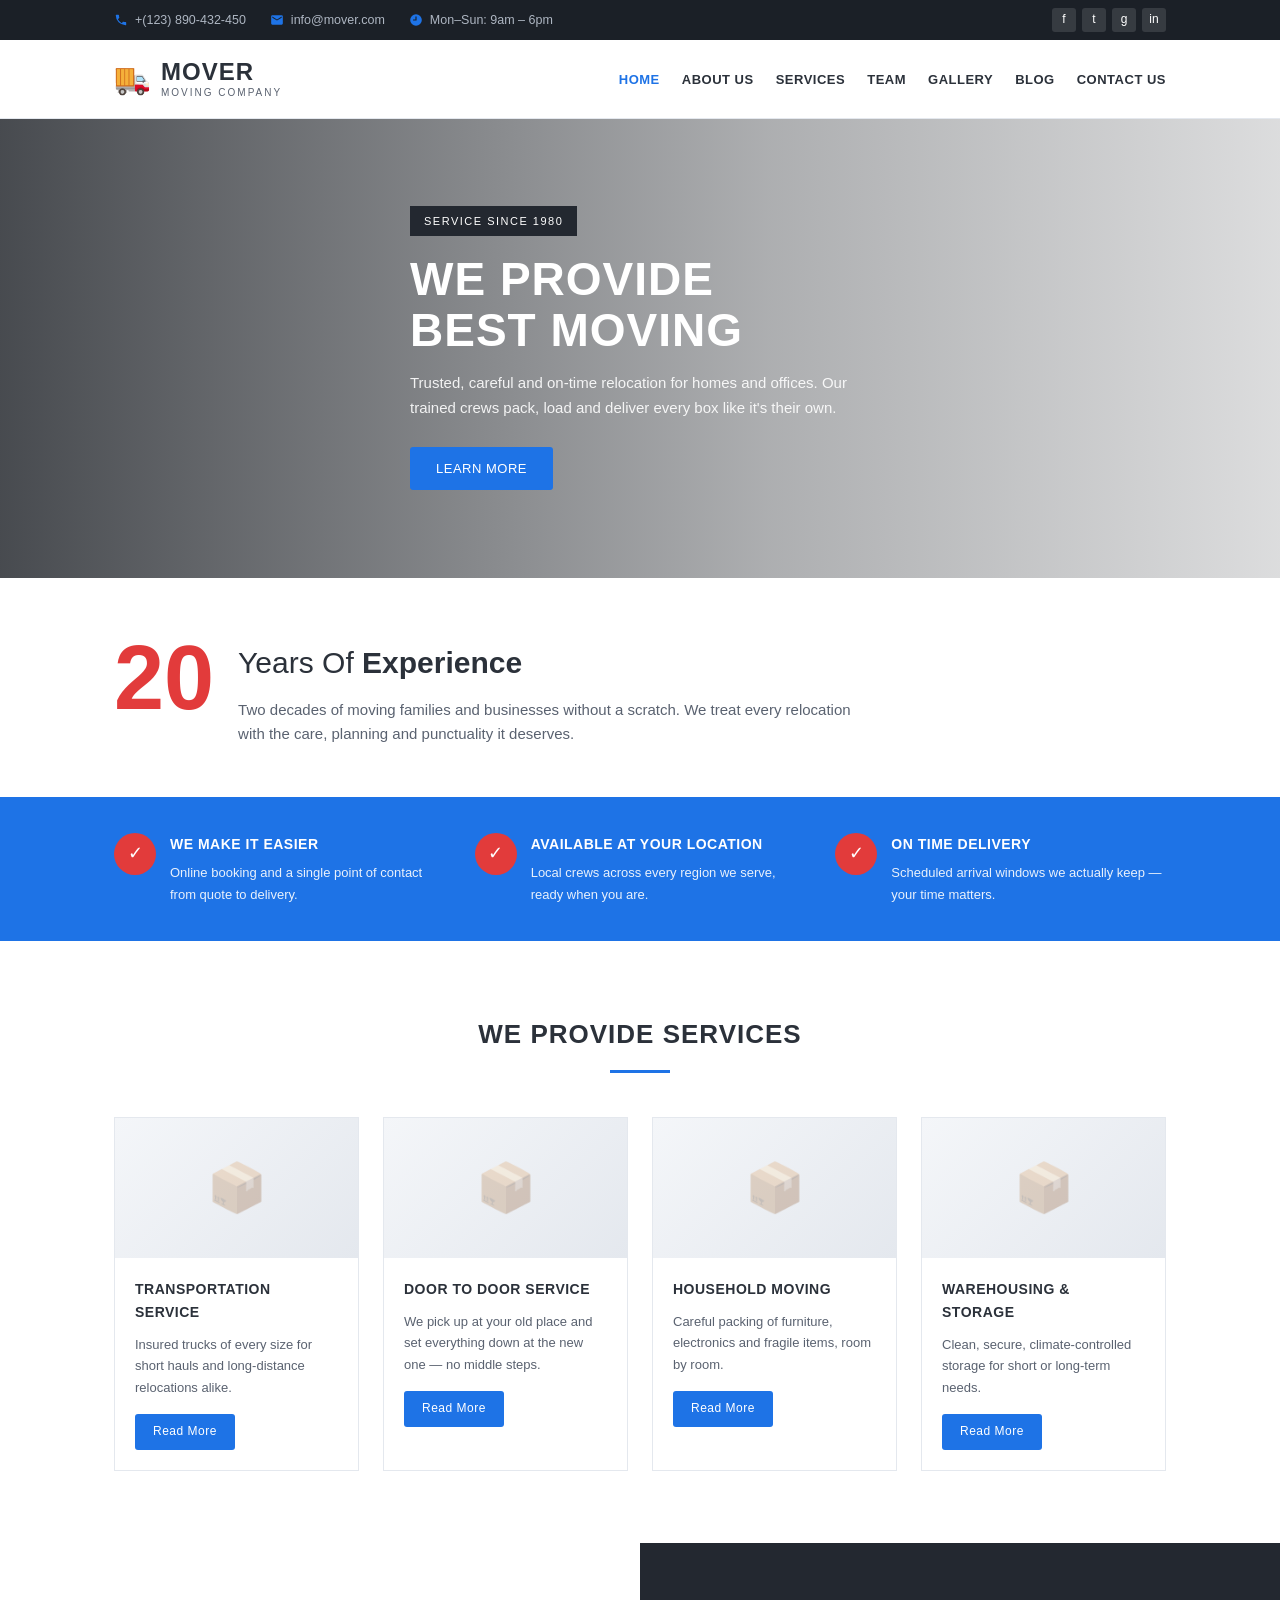
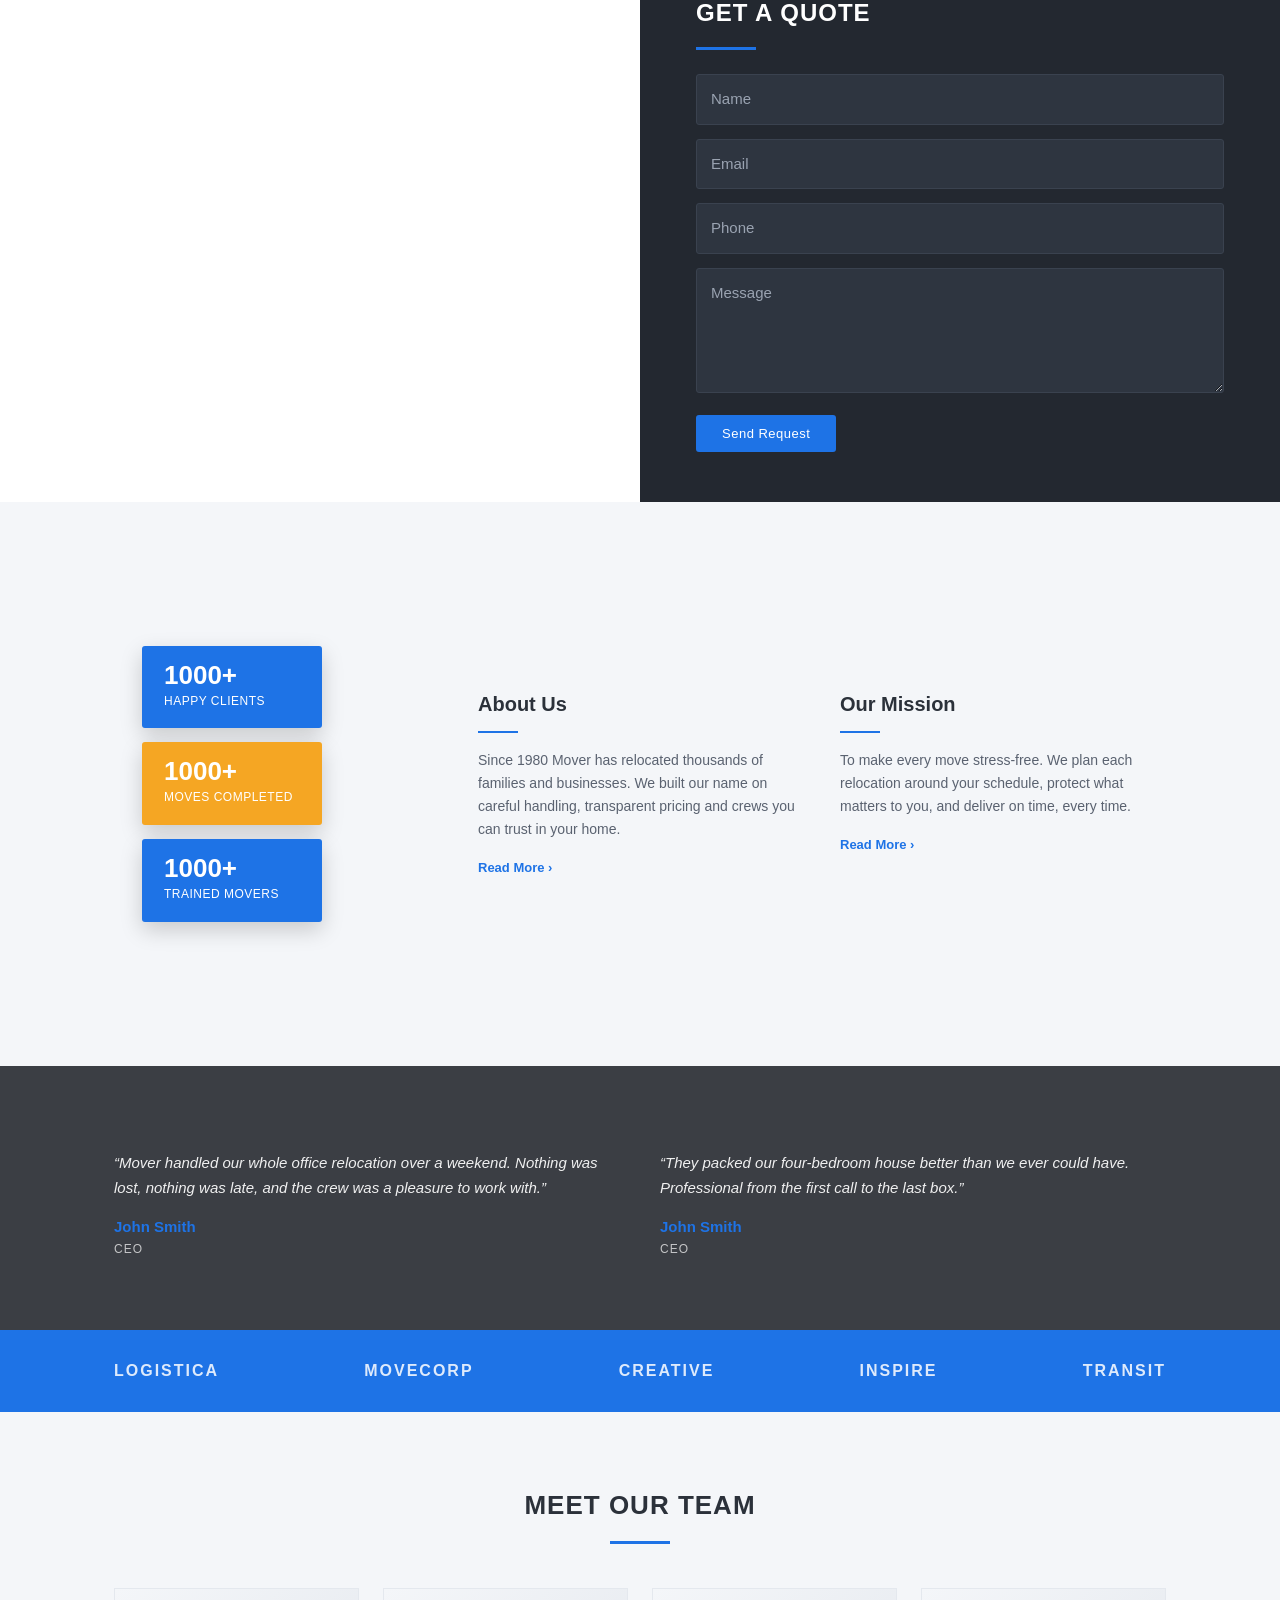
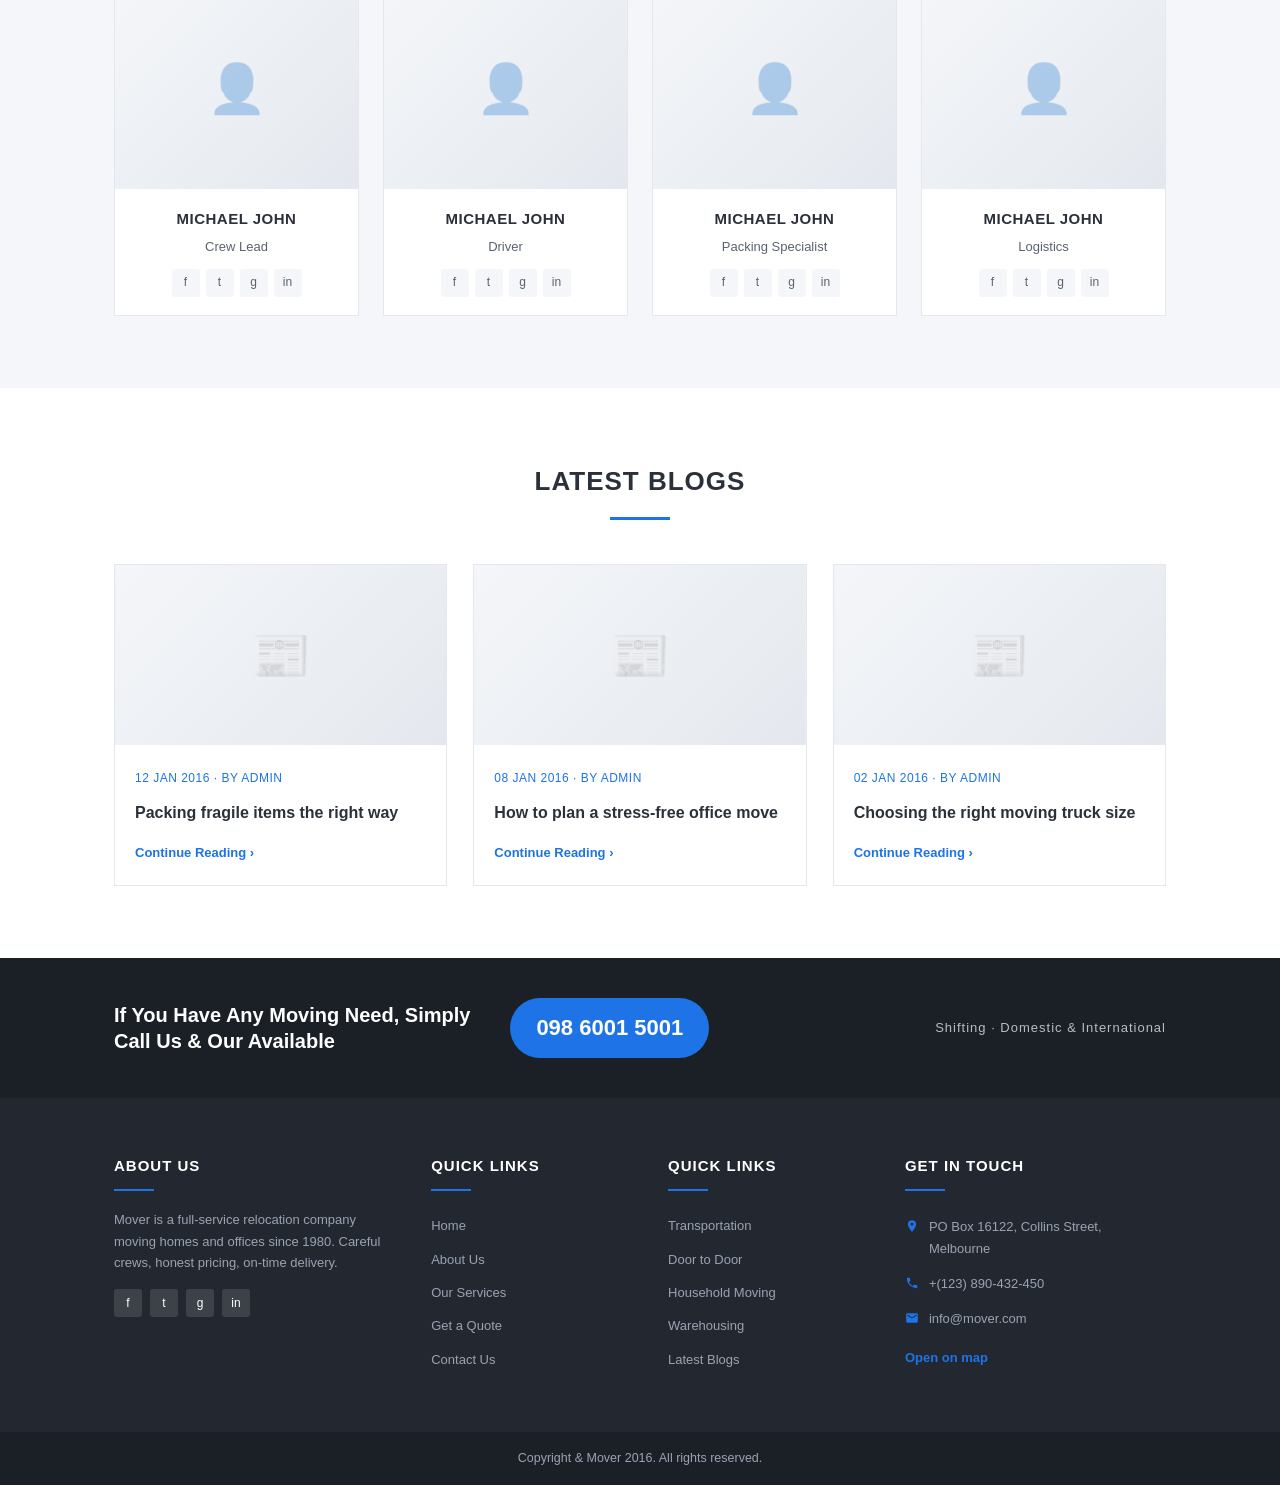
==== landing/pages/move_service/index.html @ b492442f "Initial commit: claude-code sandbox Sandbox container for learning/experimental Claude projects. Eac" ====
<!DOCTYPE html>
<html lang="en">
<head>
    <meta charset="UTF-8"/>
    <meta name="viewport" content="width=device-width, initial-scale=1.0"/>
    <title>Mover — We Provide Best Moving | Service Since 1980</title>
    <meta name="description"
          content="Mover — professional moving company since 1980. Transportation, door-to-door, household moving and warehousing. Get a free quote today."/>
    <link rel="stylesheet" href="css/styles.css"/>
</head>
<body>

<!-- ===== Top bar ===== -->
<div class="topbar">
    <div class="container topbar-inner">
        <ul class="topbar-info" id="topbar-list"></ul>
        <div class="topbar-social" id="topsocial-list"></div>
    </div>
</div>

<!-- ===== Header ===== -->
<header class="site-header" id="top">
    <div class="container header-inner">
        <a href="#top" class="logo">
            <span class="logo-mark">&#128666;</span>
            <span class="logo-text">MOVER<small>moving company</small></span>
        </a>
        <button class="nav-toggle" aria-label="Menu" aria-expanded="false">
            <span></span><span></span><span></span>
        </button>
        <ul class="nav">
            <li><a href="#top" class="active">HOME</a></li>
            <li><a href="#about">ABOUT US</a></li>
            <li><a href="#services">SERVICES</a></li>
            <li><a href="#team">TEAM</a></li>
            <li><a href="#gallery">GALLERY</a></li>
            <li><a href="#blog">BLOG</a></li>
            <li><a href="#contact">CONTACT US</a></li>
        </ul>
    </div>
</header>

<!-- ===== Hero ===== -->
<section class="hero">
    <div class="hero-overlay"></div>
    <div class="container hero-content">
        <span class="hero-badge">SERVICE SINCE 1980</span>
        <h1>WE PROVIDE<br>BEST MOVING</h1>
        <p>Trusted, careful and on-time relocation for homes and offices. Our trained crews pack, load and deliver every
            box like it's their own.</p>
        <a href="#quote" class="btn btn-accent">LEARN MORE</a>
    </div>
</section>

<!-- ===== Experience band ===== -->
<section class="experience">
    <div class="container exp-grid">
        <div class="exp-intro">
            <span class="exp-number">20</span>
            <div class="exp-text">
                <h2>Years Of <strong>Experience</strong></h2>
                <p>Two decades of moving families and businesses without a scratch. We treat every relocation with the
                    care, planning and punctuality it deserves.</p>
            </div>
        </div>
    </div>
    <div class="exp-features">
        <div class="container exp-features-grid" id="expfeatures-list"></div>
    </div>
</section>

<!-- ===== Services ===== -->
<section class="services section" id="services">
    <div class="container">
        <h2 class="section-title">WE PROVIDE SERVICES</h2>
        <span class="title-rule"></span>
        <div class="services-grid" id="services-list"></div>
    </div>
</section>

<!-- ===== Get a quote ===== -->
<section class="quote" id="quote">
    <div class="quote-photo" aria-hidden="true"></div>
    <div class="quote-form-wrap">
        <div class="quote-form">
            <h2>GET A QUOTE</h2>
            <span class="title-rule light"></span>
            <form onsubmit="return false;">
                <input type="text" id="quote-name" name="name" autocomplete="name" placeholder="Name" aria-label="Name"/>
                <input type="email" id="quote-email" name="email" autocomplete="email" placeholder="Email" aria-label="Email"/>
                <input type="tel" id="quote-phone" name="phone" autocomplete="tel" placeholder="Phone" aria-label="Phone"/>
                <textarea id="quote-message" name="message" rows="4" placeholder="Message" aria-label="Message"></textarea>
                <button type="submit" class="btn btn-accent">Send Request</button>
            </form>
        </div>
    </div>
</section>

<!-- ===== About / Mission ===== -->
<section class="about section" id="about">
    <div class="container about-grid">
        <div class="about-photo" aria-hidden="true">
            <ul class="about-stats" id="stats-list"></ul>
        </div>
        <div class="about-cols" id="about-list"></div>
    </div>
</section>

<!-- ===== Testimonials ===== -->
<section class="testimonials">
    <div class="testimonials-overlay"></div>
    <div class="container testimonials-grid" id="testimonials-list"></div>
</section>

<!-- ===== Client logos ===== -->
<section class="clients">
    <div class="container clients-row" id="clients-list"></div>
</section>

<!-- ===== Team ===== -->
<section class="team section" id="team">
    <div class="container">
        <h2 class="section-title">MEET OUR TEAM</h2>
        <span class="title-rule"></span>
        <div class="team-grid" id="team-list"></div>
    </div>
</section>

<!-- ===== Blog ===== -->
<section class="blog section" id="blog">
    <div class="container">
        <h2 class="section-title">LATEST BLOGS</h2>
        <span class="title-rule"></span>
        <div class="blog-grid" id="blog-list"></div>
    </div>
</section>

<!-- ===== CTA band ===== -->
<section class="cta-band" id="gallery">
    <div class="container cta-inner">
        <p class="cta-text">If You Have Any Moving Need, Simply<br>Call Us &amp; Our Available</p>
        <p class="cta-phone"><span>098 6001 5001</span></p>
        <span class="cta-tag">Shifting &middot; Domestic &amp; International</span>
    </div>
</section>

<!-- ===== Footer ===== -->
<footer class="footer" id="contact">
    <div class="container footer-grid">
        <div class="footer-col">
            <h3>ABOUT US</h3>
            <span class="title-rule small"></span>
            <p>Mover is a full-service relocation company moving homes and offices since 1980. Careful crews, honest
                pricing, on-time delivery.</p>
            <div class="footer-social" id="footsocial-list"></div>
        </div>
        <div class="footer-col">
            <h3>QUICK LINKS</h3>
            <span class="title-rule small"></span>
            <ul class="footer-links" id="footlinks1-list"></ul>
        </div>
        <div class="footer-col">
            <h3>QUICK LINKS</h3>
            <span class="title-rule small"></span>
            <ul class="footer-links" id="footlinks2-list"></ul>
        </div>
        <div class="footer-col">
            <h3>GET IN TOUCH</h3>
            <span class="title-rule small"></span>
            <ul class="footer-contact" id="footcontact-list"></ul>
            <a class="map-link" target="_blank" rel="noopener"
               href="https://www.openstreetmap.org/search?query=PO%20Box%2016122%20Collins%20Street">Open on map</a>
        </div>
    </div>
    <div class="footer-bottom">
        <div class="container">Copyright &amp; Mover 2016. All rights reserved.</div>
    </div>
</footer>

<script src="js/data.js" defer></script>
<script src="js/main.js" defer></script>
</body>
</html>
---- landing/pages/move_service/css/styles.css ----
/* ===== Mover — palette & layout from the reference ===== */
:root {
  --color-accent: #1e73e6;          /* primary blue */
  --color-accent-dark: #1660c4;
  --color-red: #e23b3b;             /* "20" + circular icons */
  --color-yellow: #f5a623;
  --color-text: #5a6270;
  --color-heading: #2b313a;
  --color-bg: #ffffff;
  --color-band: #f4f6f9;
  --color-line: #e4e8ee;
  --color-dark: #232830;
  --color-darker: #1b2027;
  --font: "Segoe UI", Roboto, "Helvetica Neue", Arial, sans-serif;
  --maxw: 1100px;
}

* { box-sizing: border-box; }
html { scroll-behavior: smooth; }
body {
  margin: 0;
  font-family: var(--font);
  color: var(--color-text);
  background: var(--color-bg);
  line-height: 1.65;
  font-size: 15px;
}
a { color: inherit; text-decoration: none; }
img { max-width: 100%; display: block; }

.container { max-width: var(--maxw); margin: 0 auto; padding: 0 24px; }

/* ===== Shared bits ===== */
.section { padding: 72px 0; }
.section-title {
  text-align: center;
  font-size: 26px;
  font-weight: 700;
  letter-spacing: 1px;
  text-transform: uppercase;
  color: var(--color-heading);
  margin: 0 auto 14px;
}
.title-rule {
  display: block;
  width: 60px;
  height: 3px;
  background: var(--color-accent);
  margin: 0 auto 44px;
}
.title-rule.light { background: var(--color-accent); margin: 14px 0 24px; }
.title-rule.small { width: 40px; height: 2px; margin: 10px 0 18px; }
.title-rule.small.left { margin: 10px 0 16px; }

.btn {
  display: inline-block;
  padding: 11px 26px;
  font-size: 13px;
  letter-spacing: .5px;
  border-radius: 3px;
  border: 0;
  cursor: pointer;
  transition: background .2s;
}
.btn-accent { background: var(--color-accent); color: #fff; }
.btn-accent:hover { background: var(--color-accent-dark); }
.btn-sm { padding: 8px 18px; font-size: 12px; }

.social-link {
  width: 28px; height: 28px;
  border-radius: 3px;
  display: inline-flex; align-items: center; justify-content: center;
  background: rgba(255,255,255,.12);
  color: #fff; font-size: 12px;
  transition: background .2s;
}
.social-link:hover { background: var(--color-accent); }

/* ===== Top bar ===== */
.topbar { background: var(--color-darker); color: #aeb6c2; font-size: 12.5px; }
.topbar-inner { display: flex; align-items: center; justify-content: space-between; min-height: 40px; }
.topbar-info { list-style: none; display: flex; gap: 24px; margin: 0; padding: 0; flex-wrap: wrap; }
.topbar-info li { display: flex; align-items: center; gap: 7px; }
.ti-icon { color: var(--color-accent); display: inline-flex; }
.topbar-social { display: flex; gap: 6px; }
.topbar-social .social-link { width: 24px; height: 24px; }

/* ===== Header ===== */
.site-header { background: #fff; box-shadow: 0 1px 0 var(--color-line); position: sticky; top: 0; z-index: 50; }
.header-inner { display: flex; align-items: center; justify-content: space-between; min-height: 78px; }
.logo { display: flex; align-items: center; gap: 10px; }
.logo-mark { font-size: 30px; color: var(--color-accent); transform: scaleX(-1); }
.logo-text { display: flex; flex-direction: column; font-weight: 800; font-size: 24px; letter-spacing: 1px; color: var(--color-heading); line-height: 1; }
.logo-text small { font-size: 10px; font-weight: 400; letter-spacing: 2px; color: var(--color-text); text-transform: uppercase; margin-top: 4px; }

.nav { list-style: none; display: flex; align-items: center; gap: 22px; margin: 0; padding: 0; }
.nav > li > a { font-size: 13px; font-weight: 600; letter-spacing: .5px; text-transform: uppercase; color: var(--color-heading); transition: color .2s; }
.nav > li > a:hover, .nav > li > a.active { color: var(--color-accent); }

.nav-toggle { display: none; flex-direction: column; gap: 5px; background: none; border: 0; cursor: pointer; padding: 6px; }
.nav-toggle span { width: 24px; height: 2px; background: var(--color-heading); display: block; }

/* ===== Hero ===== */
.hero {
  position: relative;
  min-height: 460px;
  display: flex;
  align-items: center;
  color: #fff;
  background:
    linear-gradient(90deg, rgba(20,24,30,.78) 0%, rgba(20,24,30,.35) 60%, rgba(20,24,30,.15) 100%),
    url("../img/hero.jpg") center/cover no-repeat;
}
.hero-content { position: relative; z-index: 2; max-width: 560px; }
.hero-badge {
  display: inline-block;
  background: var(--color-dark);
  color: #fff;
  font-size: 11px;
  letter-spacing: 1.5px;
  text-transform: uppercase;
  padding: 6px 14px;
  margin-bottom: 18px;
}
.hero h1 { font-size: 46px; font-weight: 800; line-height: 1.1; letter-spacing: 1px; text-transform: uppercase; margin: 0 0 16px; }
.hero p { font-size: 15px; opacity: .9; margin: 0 0 26px; max-width: 460px; }

/* ===== Experience band ===== */
.experience { padding-top: 60px; }
.exp-grid { padding-bottom: 50px; }
.exp-intro { display: flex; align-items: flex-start; gap: 24px; max-width: 760px; }
.exp-number { font-size: 90px; font-weight: 800; color: var(--color-red); line-height: .9; }
.exp-text h2 { font-size: 30px; font-weight: 400; color: var(--color-heading); margin: 0 0 10px; }
.exp-text h2 strong { font-weight: 800; }
.exp-text p { margin: 0; }

.exp-features { background: var(--color-accent); color: #fff; }
.exp-features-grid { display: grid; grid-template-columns: repeat(3, 1fr); gap: 30px; padding: 36px 24px; }
.exp-feature { display: flex; gap: 14px; }
.exp-feature-icon {
  flex: none;
  width: 42px; height: 42px;
  border-radius: 50%;
  background: var(--color-red);
  color: #fff;
  display: inline-flex; align-items: center; justify-content: center;
  font-size: 18px;
}
.exp-feature h4 { margin: 0 0 6px; font-size: 14px; letter-spacing: .5px; text-transform: uppercase; }
.exp-feature p { margin: 0; font-size: 13px; opacity: .9; }

/* ===== Services ===== */
.services { background: var(--color-bg); }
.services-grid { display: grid; grid-template-columns: repeat(4, 1fr); gap: 24px; }
.service-card { border: 1px solid var(--color-line); background: #fff; }
/* Placeholders shown while img/*.jpg are absent. main.js applies the real
   background-image only after the file loads (data-bg + preload), so the glyph
   never sits on top of a loaded photo. */
.service-img, .member-img, .post-img { display: flex; align-items: center; justify-content: center; }
.service-img::before, .member-img::before, .post-img::before { font-size: 48px; opacity: 0.3; }
.service-img.has-img::before, .member-img.has-img::before, .post-img.has-img::before { content: none; }
.service-img::before { content: "\1F4E6"; } /* 📦 */
.member-img::before { content: "\1F464"; }  /* 👤 */
.post-img::before { content: "\1F4F0"; }    /* 📰 */
.service-img { height: 140px; background-size: cover; background-position: center; background-color: var(--color-band); background-image: linear-gradient(135deg, var(--color-band) 0%, var(--color-line) 100%); }
.service-body { padding: 20px; }
.service-body h3 { margin: 0 0 10px; font-size: 14px; letter-spacing: .5px; text-transform: uppercase; color: var(--color-heading); }
.service-body p { margin: 0 0 16px; font-size: 13px; }

/* ===== Get a quote ===== */
.quote { display: grid; grid-template-columns: 1fr 1fr; }
.quote-photo { background: url("../img/quote.jpg") center/cover no-repeat; min-height: 420px; }
.quote-form-wrap { background: var(--color-dark); display: flex; align-items: center; }
.quote-form { padding: 50px 56px; width: 100%; color: #fff; }
.quote-form h2 { margin: 0; font-size: 24px; letter-spacing: 1px; text-transform: uppercase; }
.quote-form input, .quote-form textarea {
  width: 100%;
  background: #2e3540;
  border: 1px solid #3a424f;
  color: #fff;
  padding: 12px 14px;
  margin-bottom: 14px;
  font: inherit;
  border-radius: 3px;
}
.quote-form input::placeholder, .quote-form textarea::placeholder { color: #9aa3b1; }
.quote-form textarea { resize: vertical; }

/* ===== About / Mission ===== */
.about { background: var(--color-band); }
.about-grid { display: grid; grid-template-columns: 320px 1fr; gap: 44px; align-items: center; }
.about-photo {
  position: relative;
  min-height: 420px;
  background: url("../img/about.jpg") center/cover no-repeat;
  display: flex; align-items: center;
}
.about-stats { list-style: none; margin: 0; padding: 0; display: flex; flex-direction: column; gap: 14px; transform: translateX(28px); }
.stat { color: #fff; padding: 16px 22px; min-width: 180px; border-radius: 3px; box-shadow: 0 8px 22px rgba(0,0,0,.18); }
.stat-blue { background: var(--color-accent); }
.stat-yellow { background: var(--color-yellow); }
.stat-number { display: block; font-size: 26px; font-weight: 800; line-height: 1; }
.stat-label { font-size: 12px; text-transform: uppercase; letter-spacing: .5px; }
.about-cols { display: grid; grid-template-columns: 1fr 1fr; gap: 36px; }
.about-col h3 { margin: 0; font-size: 20px; color: var(--color-heading); }
.about-col p { margin: 0 0 14px; font-size: 14px; }
.about-more { color: var(--color-accent); font-weight: 600; font-size: 13px; }

/* ===== Testimonials ===== */
.testimonials { position: relative; padding: 70px 0; color: #fff; background: url("../img/testimonials.jpg") center/cover no-repeat fixed; }
.testimonials-overlay { position: absolute; inset: 0; background: rgba(25,29,36,.85); }
.testimonials-grid { position: relative; z-index: 2; display: grid; grid-template-columns: 1fr 1fr; gap: 40px; }
.testimonial { margin: 0; }
.testimonial p { font-style: italic; font-size: 15px; opacity: .92; }
.testimonial footer { display: flex; flex-direction: column; margin-top: 12px; }
.t-author { font-weight: 700; color: var(--color-accent); }
.t-role { font-size: 12px; text-transform: uppercase; letter-spacing: 1px; opacity: .7; }

/* ===== Clients ===== */
.clients { background: var(--color-accent); }
.clients-row { display: flex; align-items: center; justify-content: space-between; flex-wrap: wrap; gap: 24px; padding: 28px 24px; }
.client { color: rgba(255,255,255,.85); font-weight: 700; letter-spacing: 2px; font-size: 16px; }

/* ===== Team ===== */
.team { background: var(--color-band); }
.team-grid { display: grid; grid-template-columns: repeat(4, 1fr); gap: 24px; }
.member { background: #fff; border: 1px solid var(--color-line); text-align: center; }
.member-img { height: 200px; background-size: cover; background-position: center top; background-color: var(--color-line); background-image: linear-gradient(135deg, var(--color-band) 0%, var(--color-line) 100%); }
.member-body { padding: 18px; }
.member-body h3 { margin: 0; font-size: 15px; color: var(--color-heading); text-transform: uppercase; letter-spacing: .5px; }
.member-body p { margin: 4px 0 12px; font-size: 13px; }
.member-social { display: flex; justify-content: center; gap: 6px; }
.member-social .social-link { background: var(--color-band); color: var(--color-text); }
.member-social .social-link:hover { background: var(--color-accent); color: #fff; }

/* ===== Blog ===== */
.blog { background: var(--color-bg); }
.blog-grid { display: grid; grid-template-columns: repeat(3, 1fr); gap: 26px; }
.post { border: 1px solid var(--color-line); background: #fff; }
.post-img { height: 180px; background-size: cover; background-position: center; background-color: var(--color-band); background-image: linear-gradient(135deg, var(--color-band) 0%, var(--color-line) 100%); }
.post-body { padding: 20px; }
.post-meta { font-size: 12px; color: var(--color-accent); text-transform: uppercase; letter-spacing: .5px; }
.post-body h3 { margin: 10px 0 14px; font-size: 16px; color: var(--color-heading); }
.post-more { color: var(--color-accent); font-weight: 600; font-size: 13px; }

/* ===== CTA band ===== */
.cta-band { background: var(--color-darker); color: #fff; padding: 40px 0; }
.cta-inner { display: flex; align-items: center; flex-wrap: wrap; gap: 18px 40px; }
.cta-text { margin: 0; font-size: 20px; font-weight: 600; line-height: 1.3; }
.cta-phone { margin: 0; }
.cta-phone span { display: inline-block; background: var(--color-accent); color: #fff; font-size: 22px; font-weight: 800; padding: 12px 26px; border-radius: 40px; }
.cta-tag { margin-left: auto; font-size: 13px; letter-spacing: 1px; opacity: .7; }

/* ===== Footer ===== */
.footer { background: var(--color-dark); color: #9aa3b1; }
.footer-grid { display: grid; grid-template-columns: 1.4fr 1fr 1fr 1.3fr; gap: 36px; padding: 56px 24px; }
.footer-col h3 { color: #fff; margin: 0; font-size: 15px; letter-spacing: 1px; text-transform: uppercase; }
.footer-col p { font-size: 13px; margin: 0 0 16px; }
.footer-social { display: flex; gap: 8px; }
.footer-links, .footer-contact { list-style: none; margin: 0; padding: 0; }
.footer-links li { padding: 6px 0; font-size: 13px; }
.footer-links a:hover { color: var(--color-accent); }
.footer-contact li { display: flex; gap: 10px; padding: 7px 0; font-size: 13px; }
.fc-icon { color: var(--color-accent); display: inline-flex; flex: none; margin-top: 3px; }
.map-link { display: inline-block; margin-top: 10px; color: var(--color-accent); font-size: 13px; font-weight: 600; }
.footer-bottom { background: var(--color-darker); text-align: center; padding: 16px 0; font-size: 12.5px; }

/* ===== Responsive ===== */
@media (max-width: 980px) {
  .services-grid, .team-grid { grid-template-columns: repeat(2, 1fr); }
  .exp-features-grid { grid-template-columns: 1fr; gap: 20px; }
  .about-grid { grid-template-columns: 1fr; }
  .about-stats { transform: none; flex-direction: row; flex-wrap: wrap; justify-content: center; }
  .quote { grid-template-columns: 1fr; }
  .quote-photo { min-height: 260px; }
  .blog-grid, .testimonials-grid { grid-template-columns: 1fr; gap: 26px; }
  .footer-grid { grid-template-columns: 1fr 1fr; }
}

@media (max-width: 720px) {
  .nav-toggle { display: flex; }
  .nav {
    position: absolute;
    top: 100%; left: 0; right: 0;
    flex-direction: column;
    align-items: stretch;
    gap: 0;
    background: #fff;
    box-shadow: 0 8px 16px rgba(0,0,0,.1);
    padding: 8px 24px;
    display: none;
  }
  .nav.open { display: flex; }
  .nav > li { border-bottom: 1px solid var(--color-line); }
  .nav > li > a { display: block; padding: 12px 0; }
  .topbar-inner { flex-direction: column; gap: 6px; padding: 8px 0; }
  .hero h1 { font-size: 32px; }
  .cta-tag { margin-left: 0; }
}

@media (max-width: 520px) {
  .services-grid, .team-grid, .footer-grid { grid-template-columns: 1fr; }
  .about-cols { grid-template-columns: 1fr; }
  .exp-intro { flex-direction: column; }
}
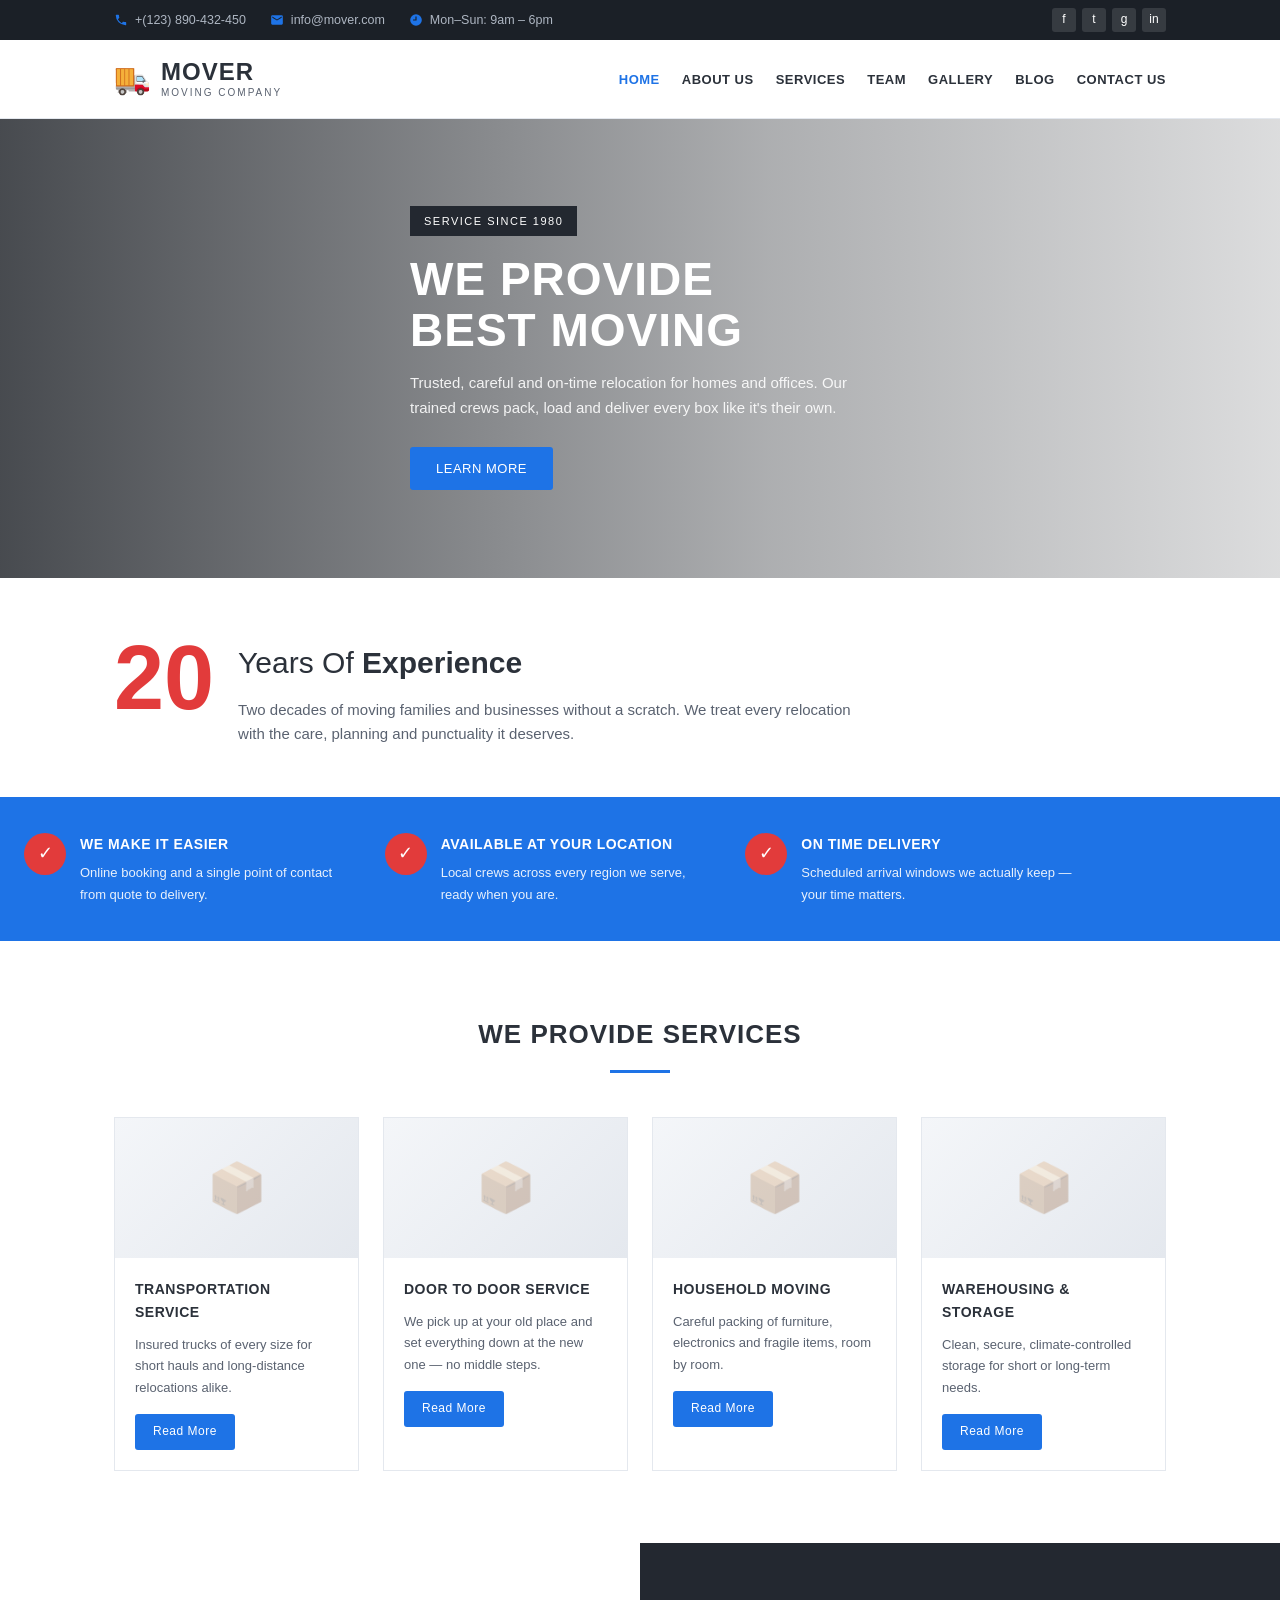
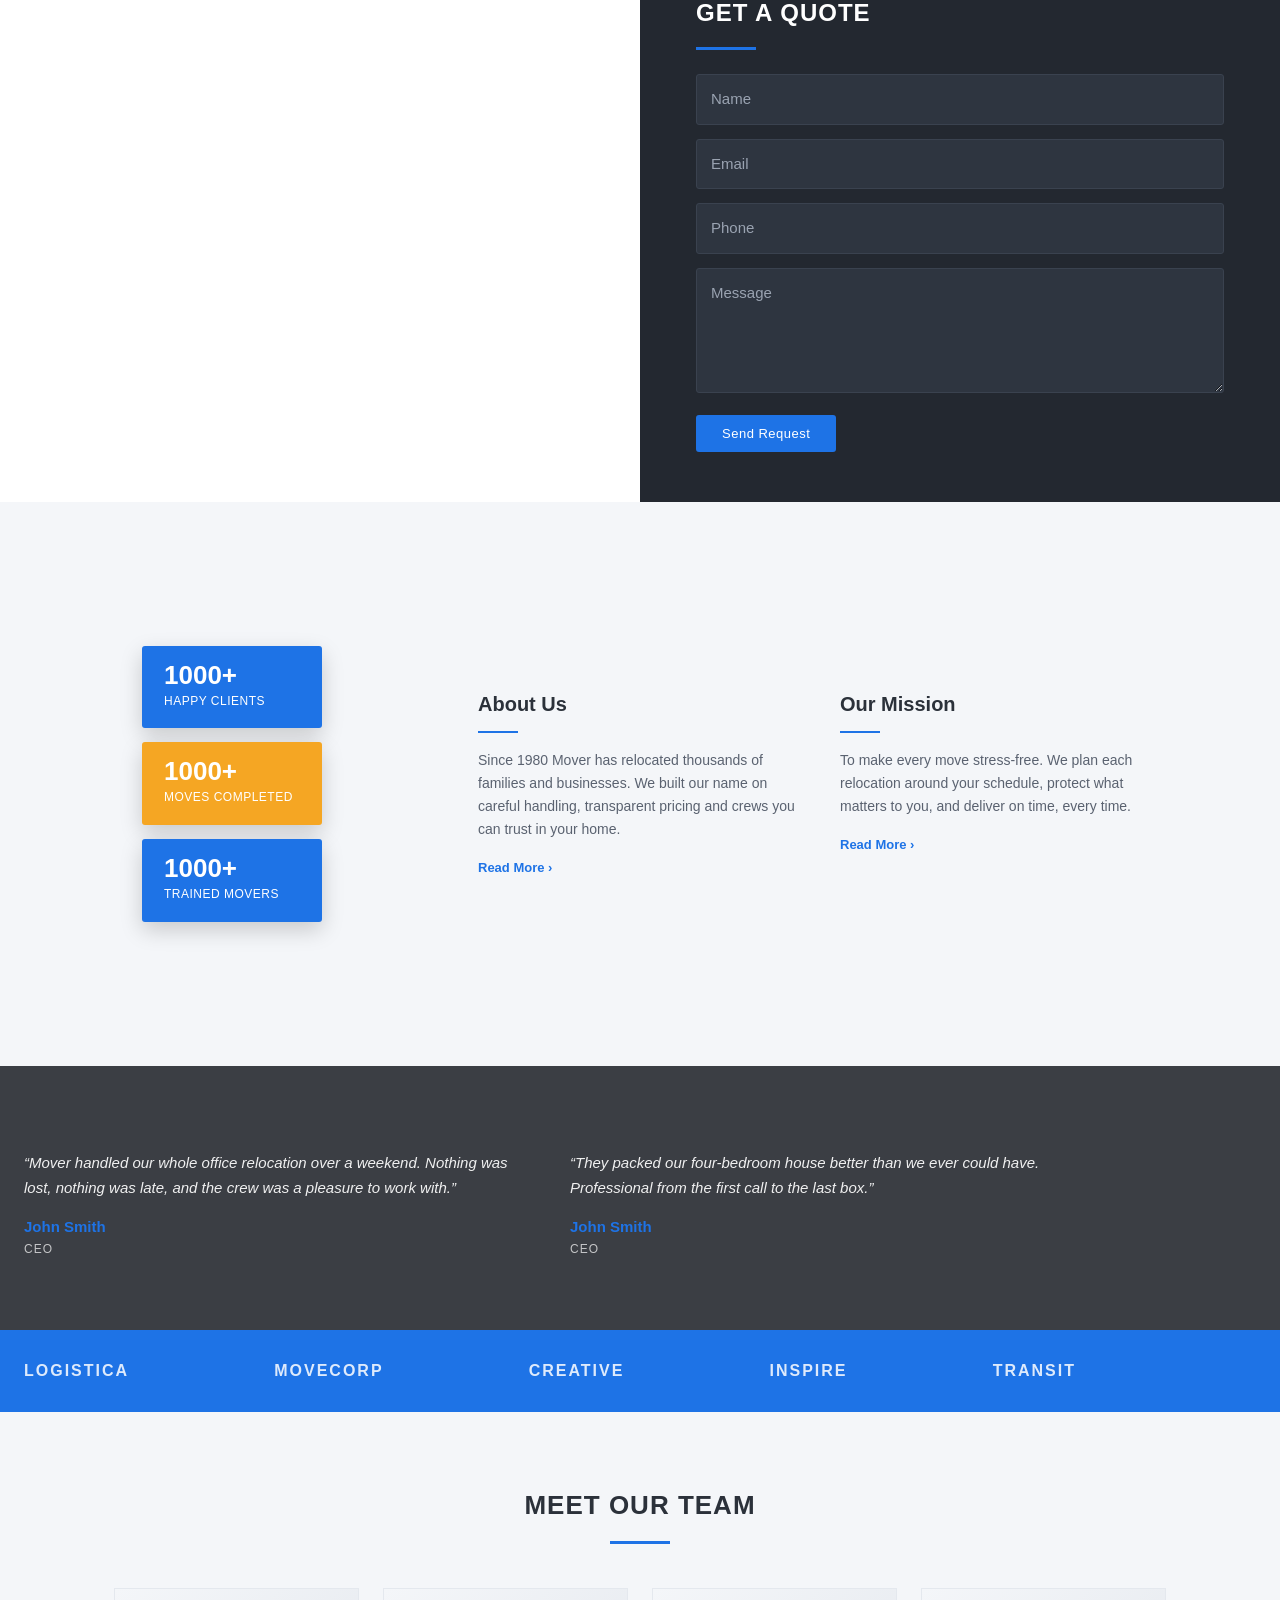
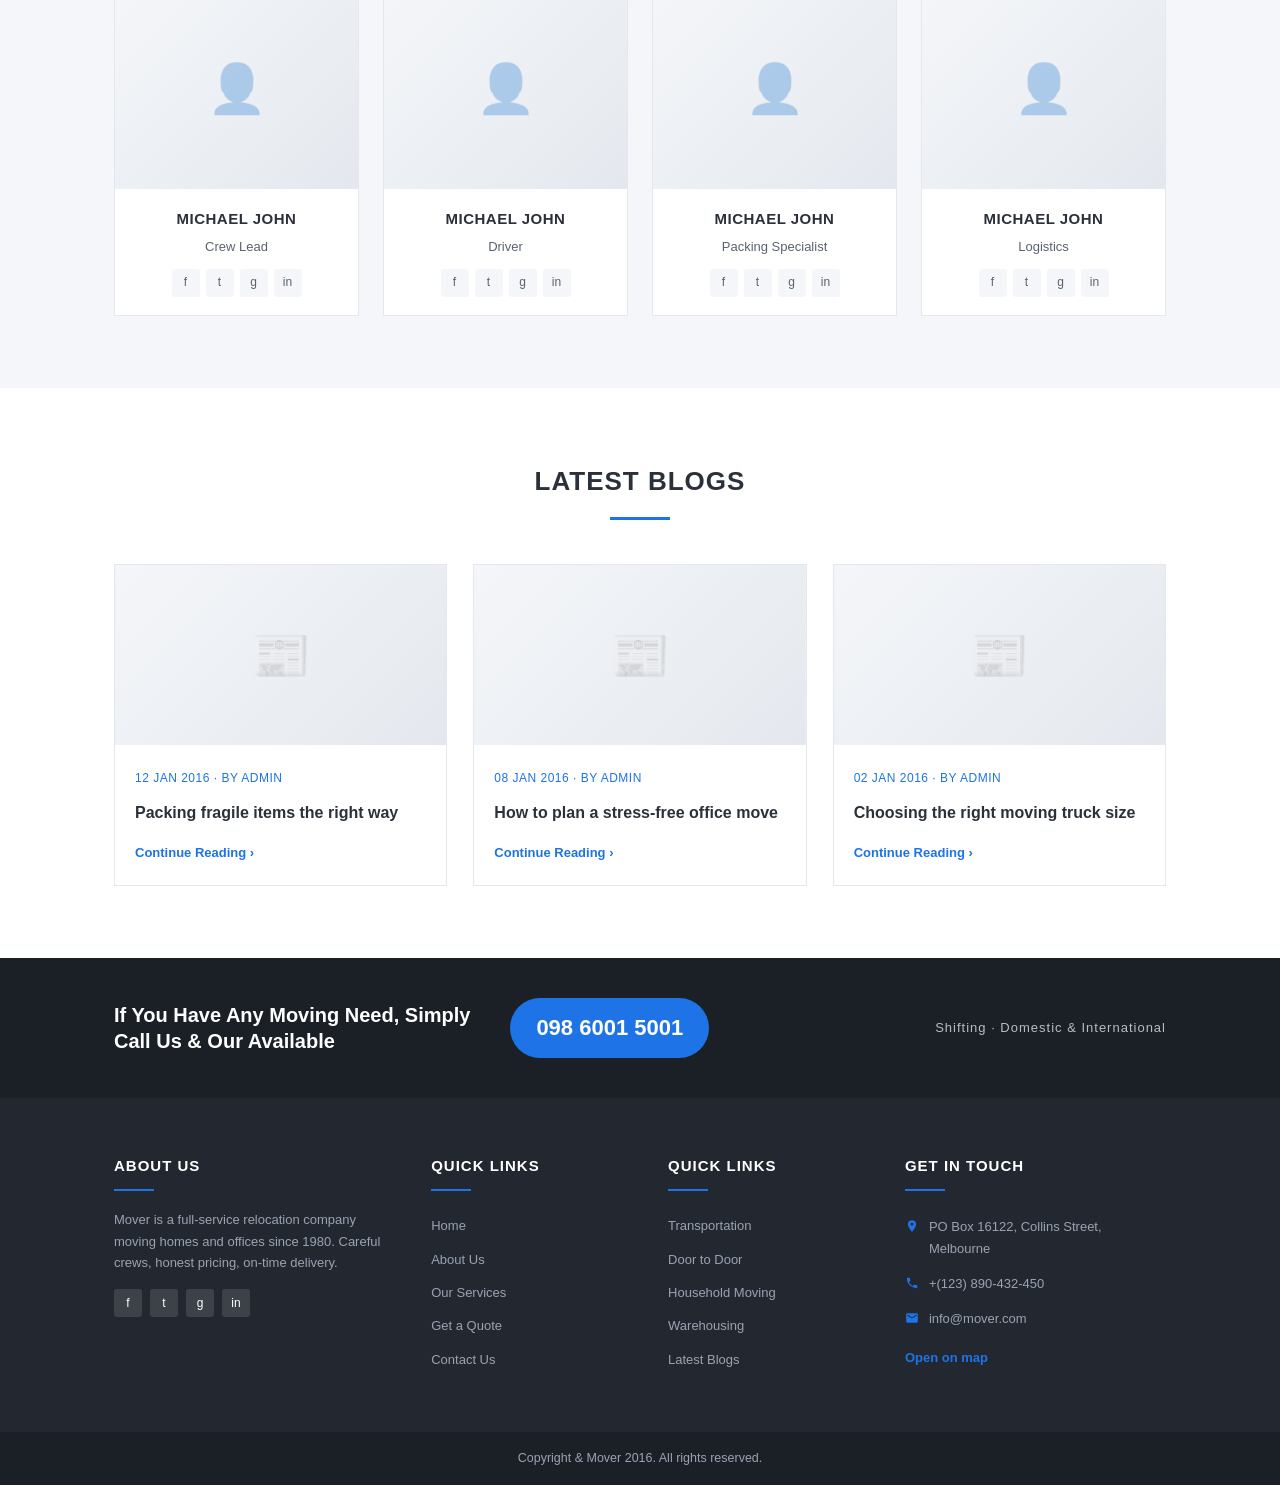
==== commit 7d5b6404: "Refactor and clean all four landing pages Code cleanup across pet_care, move_service, video_alliance" ====
--- a/landing/pages/move_service/index.html
+++ b/landing/pages/move_service/index.html
@@ -22,7 +22,7 @@
 <header class="site-header" id="top">
     <div class="container header-inner">
         <a href="#top" class="logo">
-            <span class="logo-mark">&#128666;</span>
+            <span class="logo-mark" aria-hidden="true">&#128666;</span>
             <span class="logo-text">MOVER<small>moving company</small></span>
         </a>
         <button class="nav-toggle" aria-label="Menu" aria-expanded="false">
@@ -42,7 +42,6 @@
 
 <!-- ===== Hero ===== -->
 <section class="hero">
-    <div class="hero-overlay"></div>
     <div class="container hero-content">
         <span class="hero-badge">SERVICE SINCE 1980</span>
         <h1>WE PROVIDE<br>BEST MOVING</h1>
@@ -65,7 +64,7 @@
         </div>
     </div>
     <div class="exp-features">
-        <div class="container exp-features-grid" id="expfeatures-list"></div>
+        <ul class="container exp-features-grid" id="expfeatures-list"></ul>
     </div>
 </section>
 
@@ -74,7 +73,7 @@
     <div class="container">
         <h2 class="section-title">WE PROVIDE SERVICES</h2>
         <span class="title-rule"></span>
-        <div class="services-grid" id="services-list"></div>
+        <ul class="services-grid" id="services-list"></ul>
     </div>
 </section>
 
@@ -102,19 +101,19 @@
         <div class="about-photo" aria-hidden="true">
             <ul class="about-stats" id="stats-list"></ul>
         </div>
-        <div class="about-cols" id="about-list"></div>
+        <ul class="about-cols" id="about-list"></ul>
     </div>
 </section>
 
 <!-- ===== Testimonials ===== -->
 <section class="testimonials">
-    <div class="testimonials-overlay"></div>
-    <div class="container testimonials-grid" id="testimonials-list"></div>
+    <div class="testimonials-overlay" aria-hidden="true"></div>
+    <ul class="container testimonials-grid" id="testimonials-list"></ul>
 </section>
 
 <!-- ===== Client logos ===== -->
 <section class="clients">
-    <div class="container clients-row" id="clients-list"></div>
+    <ul class="container clients-row" id="clients-list"></ul>
 </section>
 
 <!-- ===== Team ===== -->
@@ -122,7 +121,7 @@
     <div class="container">
         <h2 class="section-title">MEET OUR TEAM</h2>
         <span class="title-rule"></span>
-        <div class="team-grid" id="team-list"></div>
+        <ul class="team-grid" id="team-list"></ul>
     </div>
 </section>
 
@@ -131,7 +130,7 @@
     <div class="container">
         <h2 class="section-title">LATEST BLOGS</h2>
         <span class="title-rule"></span>
-        <div class="blog-grid" id="blog-list"></div>
+        <ul class="blog-grid" id="blog-list"></ul>
     </div>
 </section>
 
--- a/landing/pages/move_service/css/styles.css
+++ b/landing/pages/move_service/css/styles.css
@@ -1,18 +1,23 @@
 /* ===== Mover — palette & layout from the reference ===== */
 :root {
+  /* Typography */
+  --font: "Segoe UI", Roboto, "Helvetica Neue", Arial, sans-serif;
+
+  /* Layout */
+  --maxw: 1100px;
+
+  /* Colors */
   --color-accent: #1e73e6;          /* primary blue */
-  --color-accent-dark: #1660c4;
+  --color-accent-dark: #1660c4;     /* button hover / links */
   --color-red: #e23b3b;             /* "20" + circular icons */
-  --color-yellow: #f5a623;
-  --color-text: #5a6270;
-  --color-heading: #2b313a;
-  --color-bg: #ffffff;
-  --color-band: #f4f6f9;
-  --color-line: #e4e8ee;
-  --color-dark: #232830;
-  --color-darker: #1b2027;
-  --font: "Segoe UI", Roboto, "Helvetica Neue", Arial, sans-serif;
-  --maxw: 1100px;
+  --color-yellow: #f5a623;          /* yellow stat card */
+  --color-text: #5a6270;            /* body text */
+  --color-heading: #2b313a;         /* headings */
+  --color-bg: #ffffff;              /* page background */
+  --color-band: #f4f6f9;            /* light section bands */
+  --color-line: #e4e8ee;            /* borders / hairlines */
+  --color-dark: #232830;            /* dark surfaces (quote, footer) */
+  --color-darker: #1b2027;          /* darkest surfaces (top bar, CTA) */
 }
 
 * { box-sizing: border-box; }
@@ -29,6 +34,34 @@
 img { max-width: 100%; display: block; }
 
 .container { max-width: var(--maxw); margin: 0 auto; padding: 0 24px; }
+
+/* List-semantics reset: these grids/rows are <ul> for semantics; strip the
+   browser's default list chrome so the existing grid/flex layout is unchanged.
+   Padding is left to each container's own rule (.container or per-grid padding)
+   so horizontal gutters are preserved. */
+.exp-features-grid,
+.services-grid,
+.about-cols,
+.testimonials-grid,
+.clients-row,
+.team-grid,
+.blog-grid {
+  list-style: none;
+  margin: 0;
+}
+.services-grid,
+.about-cols,
+.team-grid,
+.blog-grid {
+  padding: 0;
+}
+.exp-features-grid > li::marker,
+.services-grid > li::marker,
+.about-cols > li::marker,
+.testimonials-grid > li::marker,
+.clients-row > li::marker,
+.team-grid > li::marker,
+.blog-grid > li::marker { content: none; }
 
 /* ===== Shared bits ===== */
 .section { padding: 72px 0; }
@@ -155,14 +188,21 @@
 .service-card { border: 1px solid var(--color-line); background: #fff; }
 /* Placeholders shown while img/*.jpg are absent. main.js applies the real
    background-image only after the file loads (data-bg + preload), so the glyph
-   never sits on top of a loaded photo. */
-.service-img, .member-img, .post-img { display: flex; align-items: center; justify-content: center; }
-.service-img::before, .member-img::before, .post-img::before { font-size: 48px; opacity: 0.3; }
-.service-img.has-img::before, .member-img.has-img::before, .post-img.has-img::before { content: none; }
+   never sits on top of a loaded photo. Shared look lives in .img-placeholder;
+   each type only overrides height, ::before glyph and (rarely) the base color. */
+.img-placeholder {
+  display: flex; align-items: center; justify-content: center;
+  background-size: cover;
+  background-position: center;
+  background-color: var(--color-band);
+  background-image: linear-gradient(135deg, var(--color-band) 0%, var(--color-line) 100%);
+}
+.img-placeholder::before { font-size: 48px; opacity: 0.3; }
+.img-placeholder.has-img::before { content: none; }
 .service-img::before { content: "\1F4E6"; } /* 📦 */
 .member-img::before { content: "\1F464"; }  /* 👤 */
 .post-img::before { content: "\1F4F0"; }    /* 📰 */
-.service-img { height: 140px; background-size: cover; background-position: center; background-color: var(--color-band); background-image: linear-gradient(135deg, var(--color-band) 0%, var(--color-line) 100%); }
+.service-img { height: 140px; }
 .service-body { padding: 20px; }
 .service-body h3 { margin: 0 0 10px; font-size: 14px; letter-spacing: .5px; text-transform: uppercase; color: var(--color-heading); }
 .service-body p { margin: 0 0 16px; font-size: 13px; }
@@ -225,7 +265,7 @@
 .team { background: var(--color-band); }
 .team-grid { display: grid; grid-template-columns: repeat(4, 1fr); gap: 24px; }
 .member { background: #fff; border: 1px solid var(--color-line); text-align: center; }
-.member-img { height: 200px; background-size: cover; background-position: center top; background-color: var(--color-line); background-image: linear-gradient(135deg, var(--color-band) 0%, var(--color-line) 100%); }
+.member-img { height: 200px; background-position: center top; background-color: var(--color-line); }
 .member-body { padding: 18px; }
 .member-body h3 { margin: 0; font-size: 15px; color: var(--color-heading); text-transform: uppercase; letter-spacing: .5px; }
 .member-body p { margin: 4px 0 12px; font-size: 13px; }
@@ -237,7 +277,7 @@
 .blog { background: var(--color-bg); }
 .blog-grid { display: grid; grid-template-columns: repeat(3, 1fr); gap: 26px; }
 .post { border: 1px solid var(--color-line); background: #fff; }
-.post-img { height: 180px; background-size: cover; background-position: center; background-color: var(--color-band); background-image: linear-gradient(135deg, var(--color-band) 0%, var(--color-line) 100%); }
+.post-img { height: 180px; }
 .post-body { padding: 20px; }
 .post-meta { font-size: 12px; color: var(--color-accent); text-transform: uppercase; letter-spacing: .5px; }
 .post-body h3 { margin: 10px 0 14px; font-size: 16px; color: var(--color-heading); }
